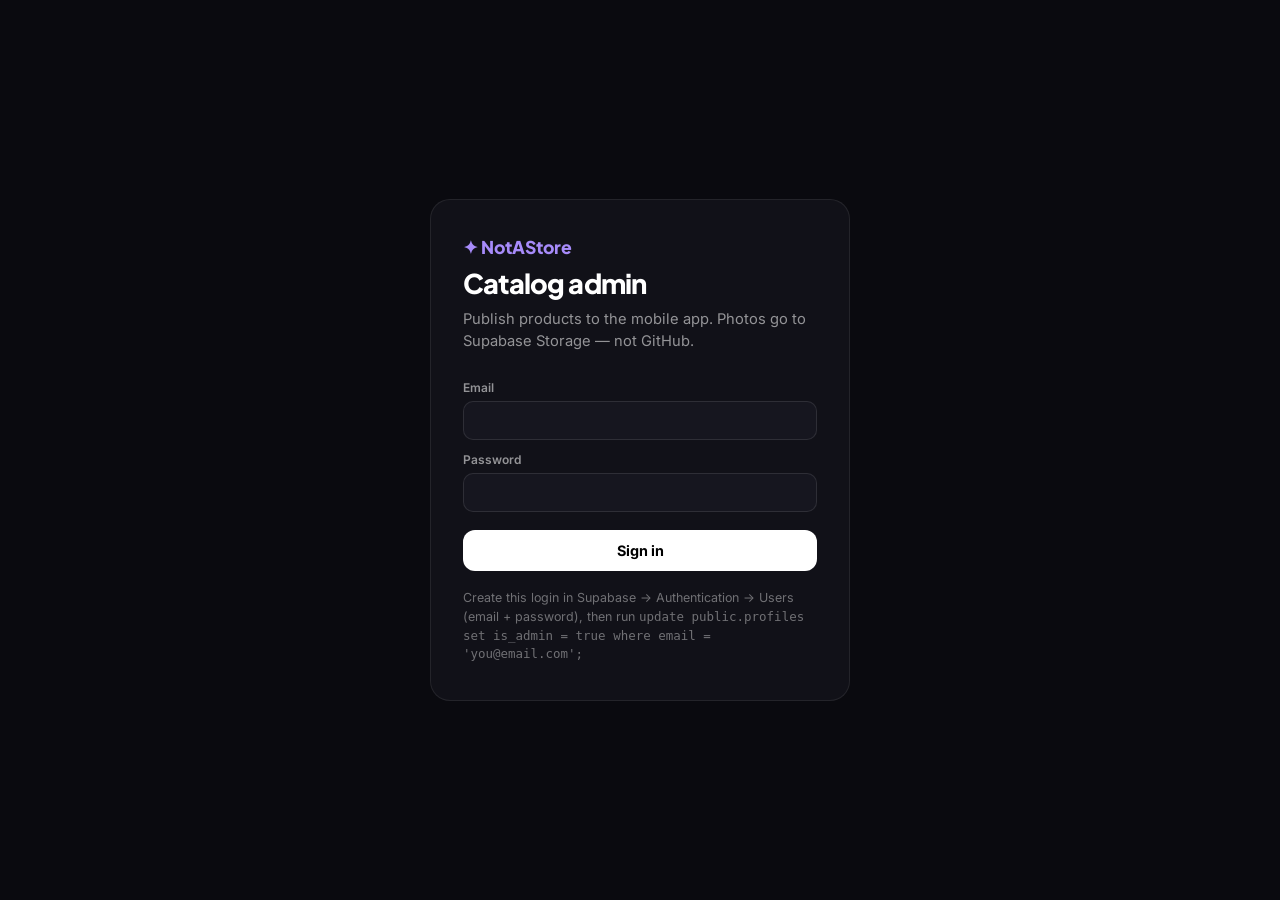
==== admin/index.html @ f028b50c "Add catalog admin console for publishing products to the app. Static /admin signs in with email/pass" ====
<!DOCTYPE html>
<html lang="en">
<head>
  <meta charset="UTF-8" />
  <meta name="viewport" content="width=device-width, initial-scale=1.0" />
  <title>Catalog — NotAStore</title>
  <meta name="robots" content="noindex, nofollow" />
  <meta name="theme-color" content="#0a0a0f" />
  <link rel="icon" href="data:image/svg+xml,<svg xmlns='http://www.w3.org/2000/svg' viewBox='0 0 100 100'><text y='.9em' font-size='90'>✦</text></svg>" />
  <link rel="preconnect" href="https://fonts.googleapis.com" />
  <link rel="preconnect" href="https://fonts.gstatic.com" crossorigin />
  <link href="https://fonts.googleapis.com/css2?family=Inter:wght@400;500;600;700;800&family=Plus+Jakarta+Sans:wght@700;800&display=swap" rel="stylesheet" />
  <style>
    *, *::before, *::after { margin: 0; padding: 0; box-sizing: border-box; }
    body {
      font-family: Inter, -apple-system, sans-serif;
      background: #0a0a0f;
      color: #fff;
      min-height: 100dvh;
      -webkit-font-smoothing: antialiased;
    }
    button, input, select { font-family: inherit; }
    button { cursor: pointer; }
    img { display: block; max-width: 100%; }

    .gate, .app { min-height: 100dvh; }
    .hidden { display: none !important; }

    .gate {
      display: flex;
      align-items: center;
      justify-content: center;
      padding: 32px 20px;
    }
    .gate__card {
      width: 100%;
      max-width: 420px;
      padding: 36px 32px;
      background: #111118;
      border: 1px solid rgba(255,255,255,0.08);
      border-radius: 20px;
    }
    .gate__brand {
      font-family: 'Plus Jakarta Sans', sans-serif;
      font-weight: 800;
      font-size: 1.1rem;
      margin-bottom: 8px;
      color: #a78bfa;
    }
    .gate__title {
      font-family: 'Plus Jakarta Sans', sans-serif;
      font-size: 1.7rem;
      font-weight: 800;
      letter-spacing: -0.03em;
      margin-bottom: 8px;
    }
    .gate__sub {
      color: rgba(255,255,255,0.55);
      font-size: 0.92rem;
      line-height: 1.5;
      margin-bottom: 28px;
    }
    .btn {
      display: inline-flex;
      align-items: center;
      justify-content: center;
      gap: 8px;
      border: none;
      border-radius: 12px;
      font-weight: 700;
      font-size: 0.9rem;
      padding: 12px 18px;
      transition: transform 0.12s, opacity 0.12s;
    }
    .btn:disabled { opacity: 0.5; cursor: not-allowed; }
    .btn:not(:disabled):hover { transform: translateY(-1px); }
    .btn--primary { background: #fff; color: #000; width: 100%; position: relative; z-index: 2; pointer-events: auto; }
    .btn--ghost {
      background: transparent;
      color: rgba(255,255,255,0.7);
      border: 1px solid rgba(255,255,255,0.12);
    }
    .btn--danger { background: rgba(244,63,94,0.15); color: #fb7185; }
    .btn--accent { background: #7c5cff; color: #fff; }
    .error {
      margin-top: 16px;
      padding: 12px 14px;
      border-radius: 10px;
      background: rgba(244,63,94,0.12);
      color: #fb7185;
      font-size: 0.85rem;
      line-height: 1.45;
    }
    .hint {
      margin-top: 18px;
      font-size: 0.78rem;
      color: rgba(255,255,255,0.4);
      line-height: 1.5;
    }

    .top {
      display: flex;
      align-items: center;
      justify-content: space-between;
      gap: 16px;
      padding: 16px 24px;
      border-bottom: 1px solid rgba(255,255,255,0.06);
      background: rgba(10,10,15,0.92);
      position: sticky;
      top: 0;
      z-index: 10;
      backdrop-filter: blur(16px);
    }
    .top__brand {
      font-family: 'Plus Jakarta Sans', sans-serif;
      font-weight: 800;
    }
    .top__brand span { color: #a78bfa; }
    .top__meta { display: flex; align-items: center; gap: 12px; font-size: 0.82rem; color: rgba(255,255,255,0.55); }

    .layout {
      display: grid;
      grid-template-columns: minmax(280px, 380px) 1fr;
      min-height: calc(100dvh - 61px);
    }
    .list {
      border-right: 1px solid rgba(255,255,255,0.06);
      padding: 20px;
    }
    .list__head {
      display: flex;
      align-items: center;
      justify-content: space-between;
      gap: 12px;
      margin-bottom: 16px;
    }
    .list__head h2 { font-size: 1rem; font-weight: 700; }
    .filters { display: flex; gap: 8px; margin-bottom: 16px; }
    select, input[type="text"], input[type="number"], input[type="email"], input[type="password"] {
      background: #16161f;
      color: #fff;
      border: 1px solid rgba(255,255,255,0.1);
      border-radius: 10px;
      padding: 10px 12px;
      font-size: 0.88rem;
      width: 100%;
    }
    .filters select { flex: 1; }

    .card {
      display: flex;
      gap: 12px;
      padding: 10px;
      border-radius: 12px;
      border: 1px solid transparent;
      cursor: pointer;
      margin-bottom: 8px;
      text-align: left;
      background: transparent;
      color: inherit;
      width: 100%;
    }
    .card:hover { background: rgba(255,255,255,0.03); }
    .card.is-active { border-color: rgba(124,92,255,0.5); background: rgba(124,92,255,0.08); }
    .card img {
      width: 56px;
      height: 56px;
      object-fit: cover;
      border-radius: 8px;
      background: #1a1a24;
      flex-shrink: 0;
    }
    .card__name { font-size: 0.88rem; font-weight: 600; }
    .card__meta { font-size: 0.75rem; color: rgba(255,255,255,0.45); margin-top: 4px; }
    .pill {
      display: inline-block;
      font-size: 0.65rem;
      font-weight: 700;
      text-transform: uppercase;
      letter-spacing: 0.04em;
      padding: 2px 6px;
      border-radius: 999px;
      margin-left: 6px;
    }
    .pill--published { background: rgba(16,185,129,0.18); color: #34d399; }
    .pill--draft { background: rgba(251,191,36,0.18); color: #fbbf24; }
    .pill--archived { background: rgba(255,255,255,0.08); color: rgba(255,255,255,0.5); }

    .editor { padding: 28px 32px 48px; max-width: 720px; }
    .editor h2 {
      font-family: 'Plus Jakarta Sans', sans-serif;
      font-size: 1.35rem;
      margin-bottom: 20px;
    }
    .grid {
      display: grid;
      grid-template-columns: 1fr 1fr;
      gap: 14px;
    }
    .field { display: flex; flex-direction: column; gap: 6px; }
    .field--full { grid-column: 1 / -1; }
    label { font-size: 0.75rem; font-weight: 600; color: rgba(255,255,255,0.55); }
    .preview {
      width: 100%;
      aspect-ratio: 1;
      max-width: 280px;
      object-fit: cover;
      border-radius: 16px;
      background: #16161f;
      border: 1px solid rgba(255,255,255,0.08);
    }
    .actions { display: flex; flex-wrap: wrap; gap: 10px; margin-top: 22px; }
    .toast {
      margin-top: 16px;
      font-size: 0.85rem;
      color: #34d399;
    }
    .empty { color: rgba(255,255,255,0.4); font-size: 0.88rem; padding: 12px 0; }
    .file-hint { font-size: 0.75rem; color: rgba(255,255,255,0.4); line-height: 1.4; }

    @media (max-width: 840px) {
      .layout { grid-template-columns: 1fr; }
      .list { border-right: none; border-bottom: 1px solid rgba(255,255,255,0.06); }
      .grid { grid-template-columns: 1fr; }
    }
  </style>
</head>
<body>
  <div id="gate" class="gate">
    <div class="gate__card">
      <div class="gate__brand">✦ NotAStore</div>
      <h1 class="gate__title">Catalog admin</h1>
      <p class="gate__sub">Publish products to the mobile app. Photos go to Supabase Storage — not GitHub.</p>
      <form id="gate-form" method="post" action="#" onsubmit="return false;">
        <div class="field">
          <label for="gate-email">Email</label>
          <input id="gate-email" type="email" autocomplete="username" required />
        </div>
        <div class="field" style="margin-top:12px">
          <label for="gate-password">Password</label>
          <input id="gate-password" type="password" autocomplete="current-password" required />
        </div>
        <button type="button" class="btn btn--primary" id="sign-in-btn" style="margin-top:18px">Sign in</button>
      </form>
      <p class="hint" id="gate-hint">Create this login in Supabase → Authentication → Users (email + password), then run <code>update public.profiles set is_admin = true where email = 'you@email.com';</code></p>
      <div id="gate-error" class="error hidden"></div>
    </div>
  </div>

  <div id="app" class="app hidden">
    <header class="top">
      <div class="top__brand"><span>✦</span> Catalog</div>
      <div class="top__meta">
        <span id="who"></span>
        <button type="button" class="btn btn--ghost" id="sign-out">Sign out</button>
      </div>
    </header>
    <div class="layout">
      <aside class="list">
        <div class="list__head">
          <h2>Products</h2>
          <button type="button" class="btn btn--accent" id="new-btn">New</button>
        </div>
        <div class="filters">
          <select id="filter-category">
            <option value="">All categories</option>
            <option value="handbags">Handbags</option>
            <option value="fashion">Fashion</option>
            <option value="cars">Cars</option>
            <option value="homes">Homes</option>
            <option value="travel">Travel</option>
            <option value="gaming">Gaming</option>
          </select>
          <select id="filter-status">
            <option value="">All statuses</option>
            <option value="published">Published</option>
            <option value="draft">Draft</option>
            <option value="archived">Archived</option>
          </select>
        </div>
        <div id="product-list"></div>
      </aside>
      <main class="editor">
        <h2 id="editor-title">New product</h2>
        <form id="product-form">
          <div class="grid">
            <div class="field field--full">
              <label for="f-name">Name</label>
              <input id="f-name" name="name" type="text" required maxlength="120" placeholder="Structured Leather Tote" />
            </div>
            <div class="field">
              <label for="f-id">ID (slug)</label>
              <input id="f-id" name="id" type="text" required maxlength="80" placeholder="leather-tote" />
            </div>
            <div class="field">
              <label for="f-brand">Brand</label>
              <input id="f-brand" name="brand" type="text" maxlength="80" placeholder="Maison Atelier" />
            </div>
            <div class="field">
              <label for="f-price">Price (NAS)</label>
              <input id="f-price" name="price" type="number" min="0" step="1" required value="0" />
            </div>
            <div class="field">
              <label for="f-category">Category</label>
              <select id="f-category" name="category">
                <option value="handbags">handbags</option>
                <option value="fashion">fashion</option>
                <option value="cars">cars</option>
                <option value="homes">homes</option>
                <option value="travel">travel</option>
                <option value="gaming">gaming</option>
              </select>
            </div>
            <div class="field">
              <label for="f-status">Status</label>
              <select id="f-status" name="status">
                <option value="draft">draft</option>
                <option value="published">published</option>
                <option value="archived">archived</option>
              </select>
            </div>
            <div class="field field--full">
              <label for="f-image">Product photo</label>
              <input id="f-image" name="imageFile" type="file" accept="image/jpeg,image/png,image/webp,image/gif" />
              <p id="image-hint" class="file-hint">Resized to 1600px WebP before upload. Camera originals are fine.</p>
            </div>
            <div class="field field--full">
              <img id="f-preview" class="preview hidden" alt="Product preview" />
            </div>
          </div>
          <div class="actions">
            <button type="submit" class="btn btn--primary" id="save-btn" style="width:auto">Save</button>
            <button type="button" class="btn btn--danger hidden" id="delete-btn">Delete</button>
          </div>
          <p id="form-msg" class="toast hidden"></p>
          <p id="form-error" class="error hidden"></p>
        </form>
      </main>
    </div>
  </div>

  <script src="./vendor/supabase.js?v=6"></script>
  <script src="./config.js?v=6"></script>
  <script src="./app.js?v=6"></script>
</body>
</html>
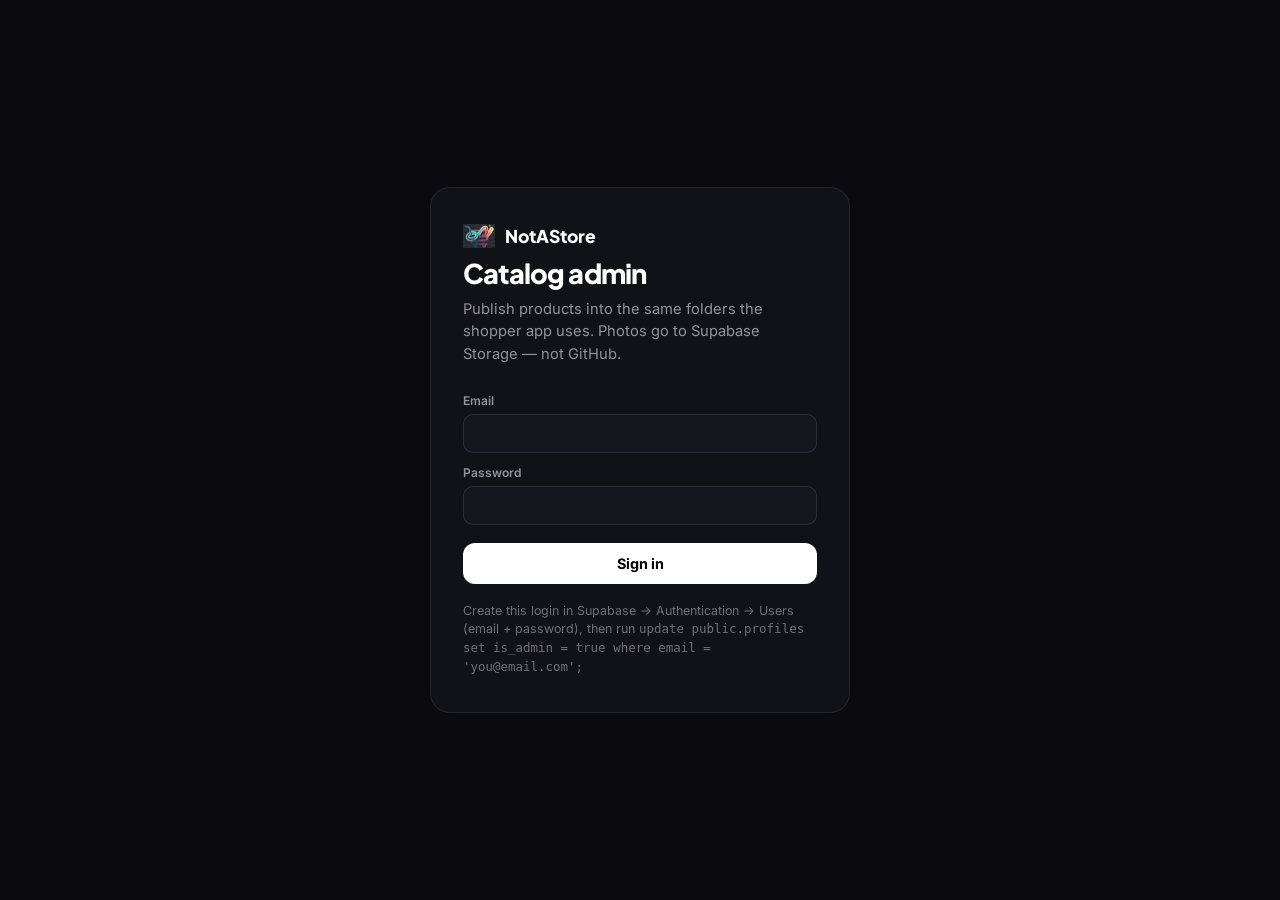
==== commit ce8f05b2: "Finish the catalog admin console and apply the new brand mark. Co-authored-by: Cursor <cursoragent@c" ====
--- a/admin/index.html
+++ b/admin/index.html
@@ -6,10 +6,12 @@
   <title>Catalog — NotAStore</title>
   <meta name="robots" content="noindex, nofollow" />
   <meta name="theme-color" content="#0a0a0f" />
-  <link rel="icon" href="data:image/svg+xml,<svg xmlns='http://www.w3.org/2000/svg' viewBox='0 0 100 100'><text y='.9em' font-size='90'>✦</text></svg>" />
+  <link rel="icon" type="image/png" href="/assets/favicon.png" />
+  <link rel="apple-touch-icon" href="/assets/apple-touch-icon.png" />
   <link rel="preconnect" href="https://fonts.googleapis.com" />
   <link rel="preconnect" href="https://fonts.gstatic.com" crossorigin />
   <link href="https://fonts.googleapis.com/css2?family=Inter:wght@400;500;600;700;800&family=Plus+Jakarta+Sans:wght@700;800&display=swap" rel="stylesheet" />
+  <link rel="stylesheet" href="./product-media.css?v=1" />
   <style>
     *, *::before, *::after { margin: 0; padding: 0; box-sizing: border-box; }
     body {
@@ -22,6 +24,34 @@
     button, input, select { font-family: inherit; }
     button { cursor: pointer; }
     img { display: block; max-width: 100%; }
+    :focus-visible {
+      outline: 2px solid #a78bfa;
+      outline-offset: 2px;
+    }
+    .skip {
+      position: absolute;
+      left: 12px;
+      top: -48px;
+      z-index: 100;
+      padding: 8px 12px;
+      background: #7c5cff;
+      color: #fff;
+      border-radius: 8px;
+      font-size: 0.85rem;
+      font-weight: 700;
+    }
+    .skip:focus { top: 12px; }
+    .sr-only {
+      position: absolute;
+      width: 1px;
+      height: 1px;
+      padding: 0;
+      margin: -1px;
+      overflow: hidden;
+      clip: rect(0, 0, 0, 0);
+      white-space: nowrap;
+      border: 0;
+    }
 
     .gate, .app { min-height: 100dvh; }
     .hidden { display: none !important; }
@@ -41,11 +71,18 @@
       border-radius: 20px;
     }
     .gate__brand {
+      display: flex;
+      align-items: center;
+      gap: 10px;
       font-family: 'Plus Jakarta Sans', sans-serif;
       font-weight: 800;
       font-size: 1.1rem;
       margin-bottom: 8px;
-      color: #a78bfa;
+      color: #fff;
+    }
+    .gate__brand img {
+      width: 32px;
+      height: auto;
     }
     .gate__title {
       font-family: 'Plus Jakarta Sans', sans-serif;
@@ -112,31 +149,127 @@
       backdrop-filter: blur(16px);
     }
     .top__brand {
+      display: flex;
+      align-items: center;
+      gap: 10px;
       font-family: 'Plus Jakarta Sans', sans-serif;
       font-weight: 800;
-    }
-    .top__brand span { color: #a78bfa; }
+      font-size: 1rem;
+    }
+    .top__brand img { width: 26px; height: auto; }
     .top__meta { display: flex; align-items: center; gap: 12px; font-size: 0.82rem; color: rgba(255,255,255,0.55); }
 
     .layout {
       display: grid;
-      grid-template-columns: minmax(280px, 380px) 1fr;
+      grid-template-columns: 240px minmax(260px, 360px) 1fr;
       min-height: calc(100dvh - 61px);
+    }
+    .folders {
+      border-right: 1px solid rgba(255,255,255,0.06);
+      padding: 20px 12px;
+      overflow-y: auto;
+    }
+    .folders__title {
+      font-size: 0.72rem;
+      font-weight: 700;
+      letter-spacing: 0.08em;
+      text-transform: uppercase;
+      color: rgba(255,255,255,0.4);
+    }
+    .folders__head {
+      display: flex;
+      align-items: center;
+      justify-content: space-between;
+      gap: 8px;
+      padding: 0 8px;
+      margin-bottom: 6px;
+    }
+    .folders__head .btn { padding: 6px 10px; font-size: 0.75rem; width: auto; }
+    .add-folder {
+      margin: 0 8px 12px;
+      padding: 12px;
+      border: 1px solid rgba(255,255,255,0.1);
+      border-radius: 12px;
+      background: #111118;
+      display: flex;
+      flex-direction: column;
+      gap: 8px;
+    }
+    .add-folder .btn { width: auto; }
+    .add-folder__actions { display: flex; gap: 8px; }
+    .add-folder__id {
+      font-size: 0.72rem;
+      color: rgba(255,255,255,0.4);
+      font-family: ui-monospace, SFMono-Regular, Menlo, monospace;
+    }
+    .folders__hint {
+      font-size: 0.72rem;
+      line-height: 1.4;
+      color: rgba(255,255,255,0.38);
+      padding: 0 8px 12px;
+    }
+    .folder {
+      display: flex;
+      align-items: center;
+      gap: 10px;
+      width: 100%;
+      text-align: left;
+      background: transparent;
+      color: inherit;
+      border: 1px solid transparent;
+      border-radius: 10px;
+      padding: 8px 10px;
+      margin-bottom: 2px;
+    }
+    .folder:hover { background: rgba(255,255,255,0.04); }
+    .folder.is-active {
+      background: rgba(124,92,255,0.12);
+      border-color: rgba(124,92,255,0.4);
+    }
+    .folder__glyph { font-size: 1.05rem; width: 1.4rem; text-align: center; flex-shrink: 0; }
+    .folder__body { flex: 1; min-width: 0; }
+    .folder__name { font-size: 0.86rem; font-weight: 600; }
+    .folder__meta {
+      font-size: 0.68rem;
+      color: rgba(255,255,255,0.4);
+      margin-top: 2px;
+      font-family: ui-monospace, SFMono-Regular, Menlo, monospace;
+    }
+    .folder__count {
+      font-size: 0.72rem;
+      font-weight: 700;
+      color: rgba(255,255,255,0.45);
+      min-width: 1.5rem;
+      text-align: right;
     }
     .list {
       border-right: 1px solid rgba(255,255,255,0.06);
       padding: 20px;
+      overflow-y: auto;
     }
     .list__head {
       display: flex;
-      align-items: center;
+      align-items: flex-start;
       justify-content: space-between;
       gap: 12px;
-      margin-bottom: 16px;
-    }
-    .list__head h2 { font-size: 1rem; font-weight: 700; }
-    .filters { display: flex; gap: 8px; margin-bottom: 16px; }
-    select, input[type="text"], input[type="number"], input[type="email"], input[type="password"] {
+      margin-bottom: 14px;
+    }
+    .crumb {
+      font-size: 0.72rem;
+      color: rgba(255,255,255,0.4);
+      margin-bottom: 4px;
+    }
+    .list__head h2 { font-size: 1.05rem; font-weight: 700; }
+    .filters { display: flex; gap: 8px; margin-bottom: 10px; }
+    .filters input[type="search"] { flex: 1.6; }
+    .filters select { flex: 1; }
+    .path {
+      font-size: 0.72rem;
+      color: rgba(255,255,255,0.38);
+      font-family: ui-monospace, SFMono-Regular, Menlo, monospace;
+      margin-bottom: 12px;
+    }
+    select, input[type="text"], input[type="number"], input[type="email"], input[type="password"], input[type="search"] {
       background: #16161f;
       color: #fff;
       border: 1px solid rgba(255,255,255,0.1);
@@ -162,14 +295,6 @@
     }
     .card:hover { background: rgba(255,255,255,0.03); }
     .card.is-active { border-color: rgba(124,92,255,0.5); background: rgba(124,92,255,0.08); }
-    .card img {
-      width: 56px;
-      height: 56px;
-      object-fit: cover;
-      border-radius: 8px;
-      background: #1a1a24;
-      flex-shrink: 0;
-    }
     .card__name { font-size: 0.88rem; font-weight: 600; }
     .card__meta { font-size: 0.75rem; color: rgba(255,255,255,0.45); margin-top: 4px; }
     .pill {
@@ -200,15 +325,6 @@
     .field { display: flex; flex-direction: column; gap: 6px; }
     .field--full { grid-column: 1 / -1; }
     label { font-size: 0.75rem; font-weight: 600; color: rgba(255,255,255,0.55); }
-    .preview {
-      width: 100%;
-      aspect-ratio: 1;
-      max-width: 280px;
-      object-fit: cover;
-      border-radius: 16px;
-      background: #16161f;
-      border: 1px solid rgba(255,255,255,0.08);
-    }
     .actions { display: flex; flex-wrap: wrap; gap: 10px; margin-top: 22px; }
     .toast {
       margin-top: 16px;
@@ -218,8 +334,18 @@
     .empty { color: rgba(255,255,255,0.4); font-size: 0.88rem; padding: 12px 0; }
     .file-hint { font-size: 0.75rem; color: rgba(255,255,255,0.4); line-height: 1.4; }
 
-    @media (max-width: 840px) {
+    @media (max-width: 1100px) {
       .layout { grid-template-columns: 1fr; }
+      .folders {
+        border-right: none;
+        border-bottom: 1px solid rgba(255,255,255,0.06);
+        display: flex;
+        flex-wrap: wrap;
+        gap: 6px;
+        padding: 14px 16px;
+      }
+      .folders__title, .folders__hint, .folders__head, .add-folder { width: 100%; }
+      .folder { width: auto; margin-bottom: 0; }
       .list { border-right: none; border-bottom: 1px solid rgba(255,255,255,0.06); }
       .grid { grid-template-columns: 1fr; }
     }
@@ -228,9 +354,12 @@
 <body>
   <div id="gate" class="gate">
     <div class="gate__card">
-      <div class="gate__brand">✦ NotAStore</div>
+      <div class="gate__brand">
+        <img src="/assets/logo-mark.png" width="32" height="25" alt="" />
+        NotAStore
+      </div>
       <h1 class="gate__title">Catalog admin</h1>
-      <p class="gate__sub">Publish products to the mobile app. Photos go to Supabase Storage — not GitHub.</p>
+      <p class="gate__sub">Publish products into the same folders the shopper app uses. Photos go to Supabase Storage — not GitHub.</p>
       <form id="gate-form" method="post" action="#" onsubmit="return false;">
         <div class="field">
           <label for="gate-email">Email</label>
@@ -248,37 +377,54 @@
   </div>
 
   <div id="app" class="app hidden">
+    <a class="skip" href="#product-form">Skip to product editor</a>
     <header class="top">
-      <div class="top__brand"><span>✦</span> Catalog</div>
+      <h1 class="top__brand"><img src="/assets/logo-mark.png" width="26" height="20" alt="" /> Catalog</h1>
       <div class="top__meta">
         <span id="who"></span>
         <button type="button" class="btn btn--ghost" id="sign-out">Sign out</button>
       </div>
     </header>
     <div class="layout">
+      <nav class="folders" aria-label="Catalog folders">
+        <div class="folders__head">
+          <h2 class="folders__title">Folders</h2>
+          <button type="button" class="btn btn--ghost" id="add-folder-btn">Add</button>
+        </div>
+        <p class="folders__hint">Same departments as the app. A folder appears in the shop after you publish something in it.</p>
+        <form id="add-folder-form" class="add-folder hidden">
+          <label for="folder-label">New folder name</label>
+          <input id="folder-label" name="folderLabel" type="text" maxlength="40" placeholder="Jewelry" autocomplete="off" />
+          <p class="add-folder__id" id="folder-id-preview">Stores as product-images/jewelry/</p>
+          <div class="add-folder__actions">
+            <button type="submit" class="btn btn--accent" id="add-folder-save">Create folder</button>
+            <button type="button" class="btn btn--ghost" id="add-folder-cancel">Cancel</button>
+          </div>
+          <p id="folder-form-error" class="error hidden" role="alert"></p>
+        </form>
+        <div id="folder-list"></div>
+      </nav>
       <aside class="list">
         <div class="list__head">
-          <h2>Products</h2>
+          <div>
+            <p class="crumb" id="list-crumb">Catalog / All</p>
+            <h2 id="list-title">All products</h2>
+          </div>
           <button type="button" class="btn btn--accent" id="new-btn">New</button>
         </div>
         <div class="filters">
-          <select id="filter-category">
-            <option value="">All categories</option>
-            <option value="handbags">Handbags</option>
-            <option value="fashion">Fashion</option>
-            <option value="cars">Cars</option>
-            <option value="homes">Homes</option>
-            <option value="travel">Travel</option>
-            <option value="gaming">Gaming</option>
-          </select>
-          <select id="filter-status">
+          <label class="sr-only" for="filter-search">Search name or brand</label>
+          <input id="filter-search" type="search" placeholder="Search name or brand" autocomplete="off" />
+          <label class="sr-only" for="filter-status">Filter by status</label>
+          <select id="filter-status" aria-label="Filter by status">
             <option value="">All statuses</option>
             <option value="published">Published</option>
             <option value="draft">Draft</option>
             <option value="archived">Archived</option>
           </select>
         </div>
-        <div id="product-list"></div>
+        <p class="path" id="folder-path">product-images/</p>
+        <div id="product-list" role="list" aria-live="polite"></div>
       </aside>
       <main class="editor">
         <h2 id="editor-title">New product</h2>
@@ -301,15 +447,9 @@
               <input id="f-price" name="price" type="number" min="0" step="1" required value="0" />
             </div>
             <div class="field">
-              <label for="f-category">Category</label>
-              <select id="f-category" name="category">
-                <option value="handbags">handbags</option>
-                <option value="fashion">fashion</option>
-                <option value="cars">cars</option>
-                <option value="homes">homes</option>
-                <option value="travel">travel</option>
-                <option value="gaming">gaming</option>
-              </select>
+              <label for="f-category">Folder</label>
+              <select id="f-category" name="category"></select>
+              <p id="storage-path" class="file-hint">Stores at product-images/handbags/</p>
             </div>
             <div class="field">
               <label for="f-status">Status</label>
@@ -321,26 +461,30 @@
             </div>
             <div class="field field--full">
               <label for="f-image">Product photo</label>
-              <input id="f-image" name="imageFile" type="file" accept="image/jpeg,image/png,image/webp,image/gif" />
-              <p id="image-hint" class="file-hint">Resized to 1600px WebP before upload. Camera originals are fine.</p>
+              <input id="f-image" name="imageFile" type="file" accept="image/*" />
+              <p id="image-hint" class="file-hint">Any format and resolution. Compressed for storage; the app crops every photo to the same square.</p>
             </div>
             <div class="field field--full">
-              <img id="f-preview" class="preview hidden" alt="Product preview" />
+              <figure id="f-preview-frame" class="media-frame media-frame--preview hidden">
+                <img id="f-preview" class="media-frame__img" alt="How this photo crops in the app" />
+                <figcaption class="media-frame__caption">App crop — 1:1 cover, same as the shop grid</figcaption>
+              </figure>
             </div>
           </div>
           <div class="actions">
             <button type="submit" class="btn btn--primary" id="save-btn" style="width:auto">Save</button>
             <button type="button" class="btn btn--danger hidden" id="delete-btn">Delete</button>
           </div>
-          <p id="form-msg" class="toast hidden"></p>
-          <p id="form-error" class="error hidden"></p>
+          <p id="form-msg" class="toast hidden" role="status"></p>
+          <p id="form-error" class="error hidden" role="alert"></p>
         </form>
       </main>
     </div>
   </div>
 
-  <script src="./vendor/supabase.js?v=6"></script>
-  <script src="./config.js?v=6"></script>
-  <script src="./app.js?v=6"></script>
+  <script src="./vendor/supabase.js?v=9"></script>
+  <script src="./config.js?v=9"></script>
+  <script src="./catalog.js?v=9"></script>
+  <script src="./app.js?v=9"></script>
 </body>
 </html>
--- a/admin/product-media.css
+++ b/admin/product-media.css
@@ -0,0 +1,137 @@
+/**
+ * Product media — display contract
+ * =================================
+ *
+ * Admin accepts photos in any format and resolution (JPEG, PNG, WebP, GIF,
+ * HEIC when the browser can decode it, camera originals, portrait or landscape).
+ * Storage may keep that native aspect ratio after a size-only compress.
+ *
+ * Cohesion happens here, at display time — not by forcing operators to crop.
+ * The shopper app mirrors these rules in
+ * `NotAStoreMobile/src/shared/ui/ProductMedia.js`.
+ *
+ * If a new surface shows a catalog photo, it must use these classes (web)
+ * or the ProductMedia component (React Native). Do not set object-fit /
+ * resizeMode ad hoc on product images.
+ *
+ *
+ * Contract
+ * --------
+ * 1. Frame is always the same shape. Grid cards and the admin preview are
+ *    1:1. List thumbs are also 1:1, just smaller.
+ * 2. The photo FILLS the frame (object-fit: cover). Extra pixels are cropped.
+ *    Never use `contain` on product photos — letterboxing (bars, mixed
+ *    backgrounds) is what makes a mixed-resolution catalog look messy.
+ * 3. Never use `fill` / stretch. That warps bags.
+ * 4. Crop origin is slightly above center (50% 42%). Product shots and
+ *    lifestyle photos usually keep the bag in the upper-middle of the frame.
+ * 5. The frame has a solid fill. Transparent PNGs, slow loads, and missing
+ *    URLs all show the same surface instead of a hole in the grid.
+ * 6. Overflow is clipped. Radius lives on the FRAME, not the img, so cover
+ *    crop and rounded corners stay aligned.
+ *
+ *
+ * Why not crop to 1:1 at upload?
+ * ------------------------------
+ * The file on Storage stays close to what was shot. A later product-detail
+ * view can show more of a landscape photo. The grid still looks uniform
+ * because every tile uses this frame.
+ *
+ *
+ * Tokens (keep in sync with ProductMedia.js)
+ * ------------------------------------------
+ */
+
+:root {
+  --nas-media-ratio: 1 / 1;
+  --nas-media-fit: cover;
+  --nas-media-position: 50% 42%;
+  --nas-media-radius-card: 12px;
+  --nas-media-radius-thumb: 8px;
+  --nas-media-radius-preview: 16px;
+  --nas-media-thumb-size: 56px;
+  --nas-media-preview-max: 280px;
+  /* Admin is a dark console. The app uses #F7F7F7 — same role, different theme. */
+  --nas-media-fill: #16161f;
+}
+
+/**
+ * Frame — the crop window. Size the FRAME, never the bitmap.
+ * Children: one img.media-frame__img, optional caption.
+ */
+.media-frame {
+  display: block;
+  position: relative;
+  overflow: hidden;
+  flex-shrink: 0;
+  margin: 0;
+  background: var(--nas-media-fill);
+  border: 1px solid rgba(255, 255, 255, 0.08);
+}
+
+.media-frame.is-empty {
+  background:
+    linear-gradient(180deg, rgba(255, 255, 255, 0.04), transparent),
+    var(--nas-media-fill);
+}
+
+.media-frame__img {
+  display: block;
+  width: 100%;
+  height: 100%;
+  object-fit: var(--nas-media-fit);
+  object-position: var(--nas-media-position);
+  /* Avoid the browser upscaling with a crunchy nearest-neighbor look. */
+  image-rendering: auto;
+}
+
+/**
+ * Shop-grid card and admin WYSIWYG preview.
+ * This is the crop shoppers see on Home.
+ */
+.media-frame--card,
+.media-frame--preview {
+  width: 100%;
+  aspect-ratio: var(--nas-media-ratio);
+  border-radius: var(--nas-media-radius-card);
+}
+
+.media-frame--preview {
+  max-width: var(--nas-media-preview-max);
+  border-radius: var(--nas-media-radius-preview);
+}
+
+.media-frame--preview .media-frame__img {
+  position: absolute;
+  inset: 0;
+  width: 100%;
+  height: 100%;
+}
+
+.media-frame__caption {
+  position: absolute;
+  left: 0;
+  right: 0;
+  bottom: 0;
+  padding: 8px 10px;
+  font-size: 0.68rem;
+  font-weight: 600;
+  letter-spacing: 0.02em;
+  color: rgba(255, 255, 255, 0.78);
+  background: linear-gradient(to top, rgba(0, 0, 0, 0.55), transparent);
+  pointer-events: none;
+}
+
+/**
+ * Product list row (admin) and order history (app uses 72px, same ratio).
+ */
+.media-frame--thumb {
+  width: var(--nas-media-thumb-size);
+  height: var(--nas-media-thumb-size);
+  border-radius: var(--nas-media-radius-thumb);
+}
+
+.media-frame--thumb .media-frame__img {
+  width: 100%;
+  height: 100%;
+}
